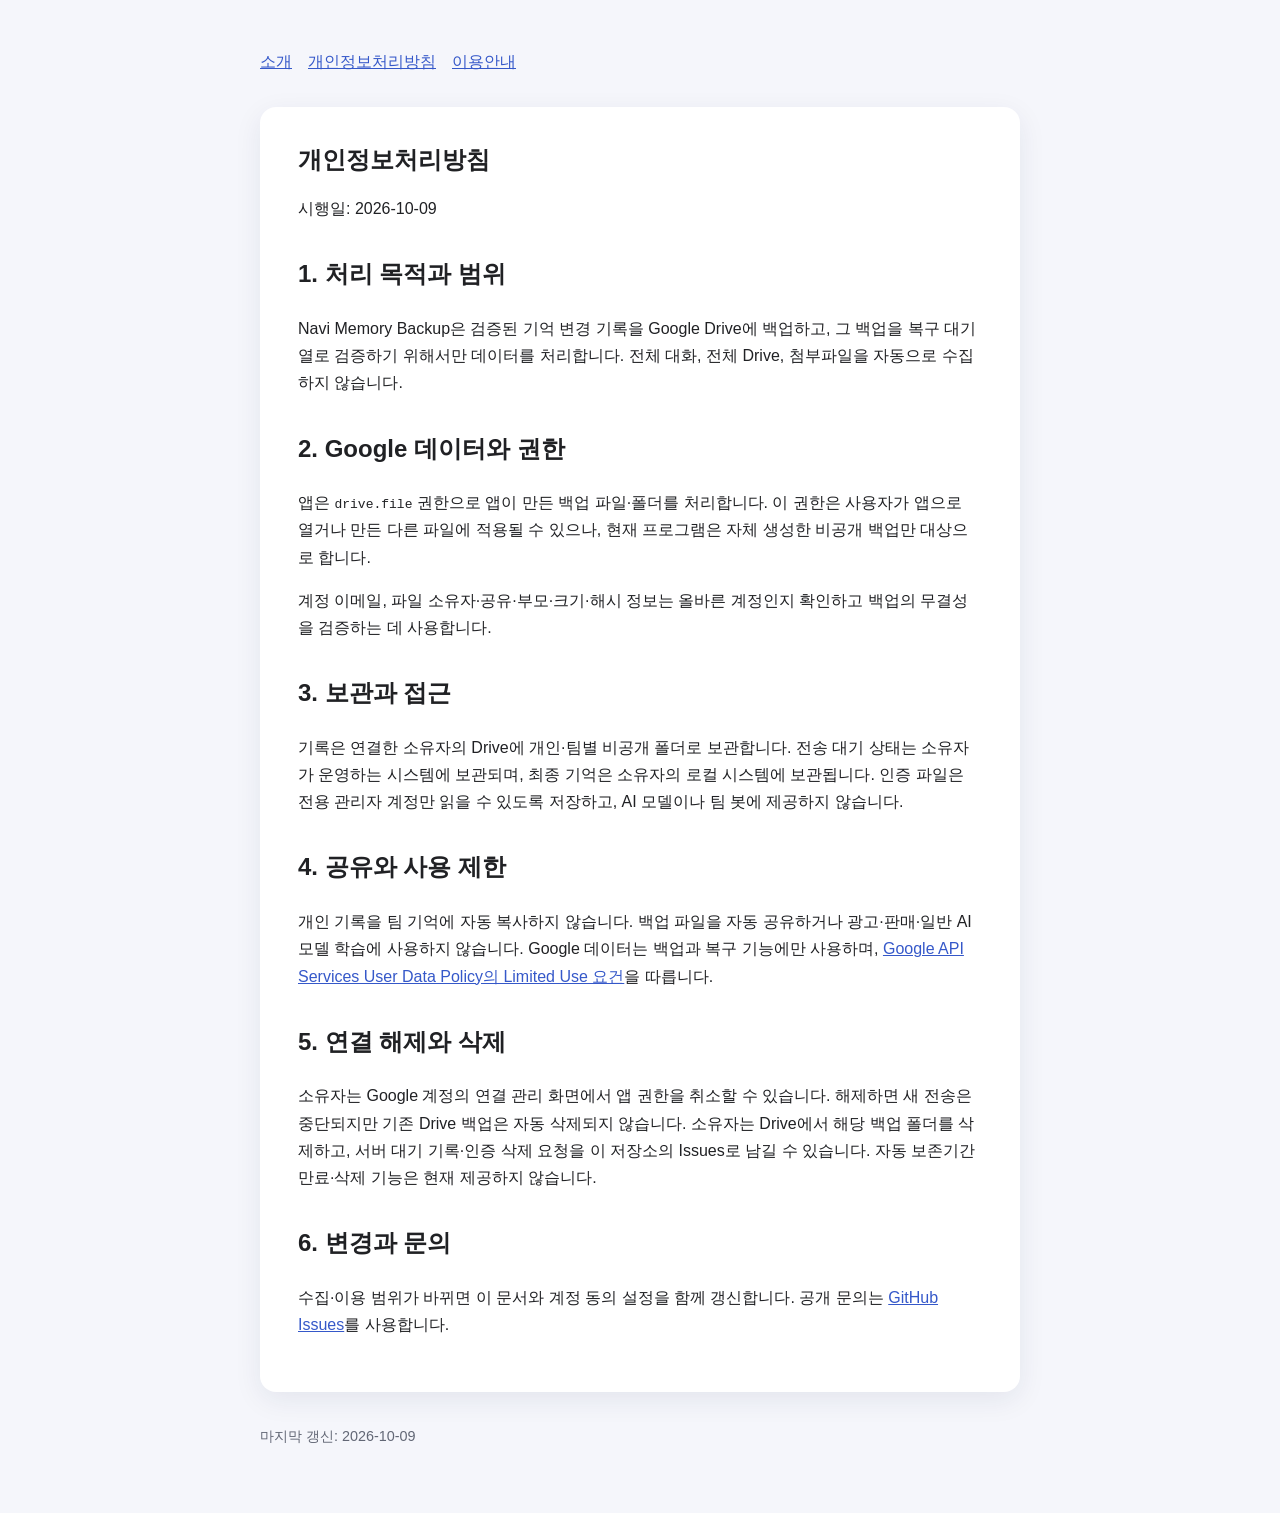
==== privacy.html @ 2a79f1dc "Publish Navi Memory Backup information pages" ====
<!doctype html>
<html lang="ko">
  <head>
    <meta charset="utf-8">
    <meta name="viewport" content="width=device-width, initial-scale=1">
    <meta name="description" content="Navi Memory Backup 개인정보처리방침">
    <title>개인정보처리방침 · Navi Memory Backup</title>
    <link rel="stylesheet" href="style.css">
  </head>
  <body>
    <main>
      <nav aria-label="문서"><a href="index.html">소개</a><a href="privacy.html">개인정보처리방침</a><a href="terms.html">이용안내</a></nav>
      <article>
        <h1>개인정보처리방침</h1>
        <p>시행일: 2026-10-09</p>
        <h2>1. 처리 목적과 범위</h2>
        <p>Navi Memory Backup은 검증된 기억 변경 기록을 Google Drive에 백업하고, 그 백업을 복구 대기열로 검증하기 위해서만 데이터를 처리합니다. 전체 대화, 전체 Drive, 첨부파일을 자동으로 수집하지 않습니다.</p>
        <h2>2. Google 데이터와 권한</h2>
        <p>앱은 <code>drive.file</code> 권한으로 앱이 만든 백업 파일·폴더를 처리합니다. 이 권한은 사용자가 앱으로 열거나 만든 다른 파일에 적용될 수 있으나, 현재 프로그램은 자체 생성한 비공개 백업만 대상으로 합니다.</p>
        <p>계정 이메일, 파일 소유자·공유·부모·크기·해시 정보는 올바른 계정인지 확인하고 백업의 무결성을 검증하는 데 사용합니다.</p>
        <h2>3. 보관과 접근</h2>
        <p>기록은 연결한 소유자의 Drive에 개인·팀별 비공개 폴더로 보관합니다. 전송 대기 상태는 소유자가 운영하는 시스템에 보관되며, 최종 기억은 소유자의 로컬 시스템에 보관됩니다. 인증 파일은 전용 관리자 계정만 읽을 수 있도록 저장하고, AI 모델이나 팀 봇에 제공하지 않습니다.</p>
        <h2>4. 공유와 사용 제한</h2>
        <p>개인 기록을 팀 기억에 자동 복사하지 않습니다. 백업 파일을 자동 공유하거나 광고·판매·일반 AI 모델 학습에 사용하지 않습니다. Google 데이터는 백업과 복구 기능에만 사용하며, <a href="https://developers.google.com/terms/api-services-user-data-policy#additional_requirements_for_specific_api_scopes">Google API Services User Data Policy의 Limited Use 요건</a>을 따릅니다.</p>
        <h2>5. 연결 해제와 삭제</h2>
        <p>소유자는 Google 계정의 연결 관리 화면에서 앱 권한을 취소할 수 있습니다. 해제하면 새 전송은 중단되지만 기존 Drive 백업은 자동 삭제되지 않습니다. 소유자는 Drive에서 해당 백업 폴더를 삭제하고, 서버 대기 기록·인증 삭제 요청을 이 저장소의 Issues로 남길 수 있습니다. 자동 보존기간 만료·삭제 기능은 현재 제공하지 않습니다.</p>
        <h2>6. 변경과 문의</h2>
        <p>수집·이용 범위가 바뀌면 이 문서와 계정 동의 설정을 함께 갱신합니다. 공개 문의는 <a href="https://github.com/quasar7-085/navi-memory-info/issues">GitHub Issues</a>를 사용합니다.</p>
      </article>
      <footer>마지막 갱신: 2026-10-09</footer>
    </main>
  </body>
</html>
---- style.css ----
:root { color-scheme: light dark; font-family: -apple-system, BlinkMacSystemFont, "Segoe UI", sans-serif; line-height: 1.7; }
body { margin: 0; background: #f5f6fb; color: #202124; }
main { max-width: 760px; margin: 0 auto; padding: 48px 24px 64px; }
article { background: #fff; border-radius: 16px; padding: 38px; box-shadow: 0 8px 28px rgb(30 40 80 / 8%); }
h1 { line-height: 1.25; margin-top: 0; }
h2 { margin-top: 2rem; }
a { color: #3558c9; }
nav { display: flex; gap: 1rem; flex-wrap: wrap; margin-bottom: 2rem; }
.note { padding: 1rem 1.2rem; background: #eef3ff; border-radius: 10px; }
footer { color: #626775; font-size: .9rem; margin-top: 2rem; }
@media (prefers-color-scheme: dark) { body { background: #15171d; color: #ebedf3; } article { background: #20232c; box-shadow: none; } a { color: #a9c2ff; } .note { background: #273454; } footer { color: #b3b8c6; } }
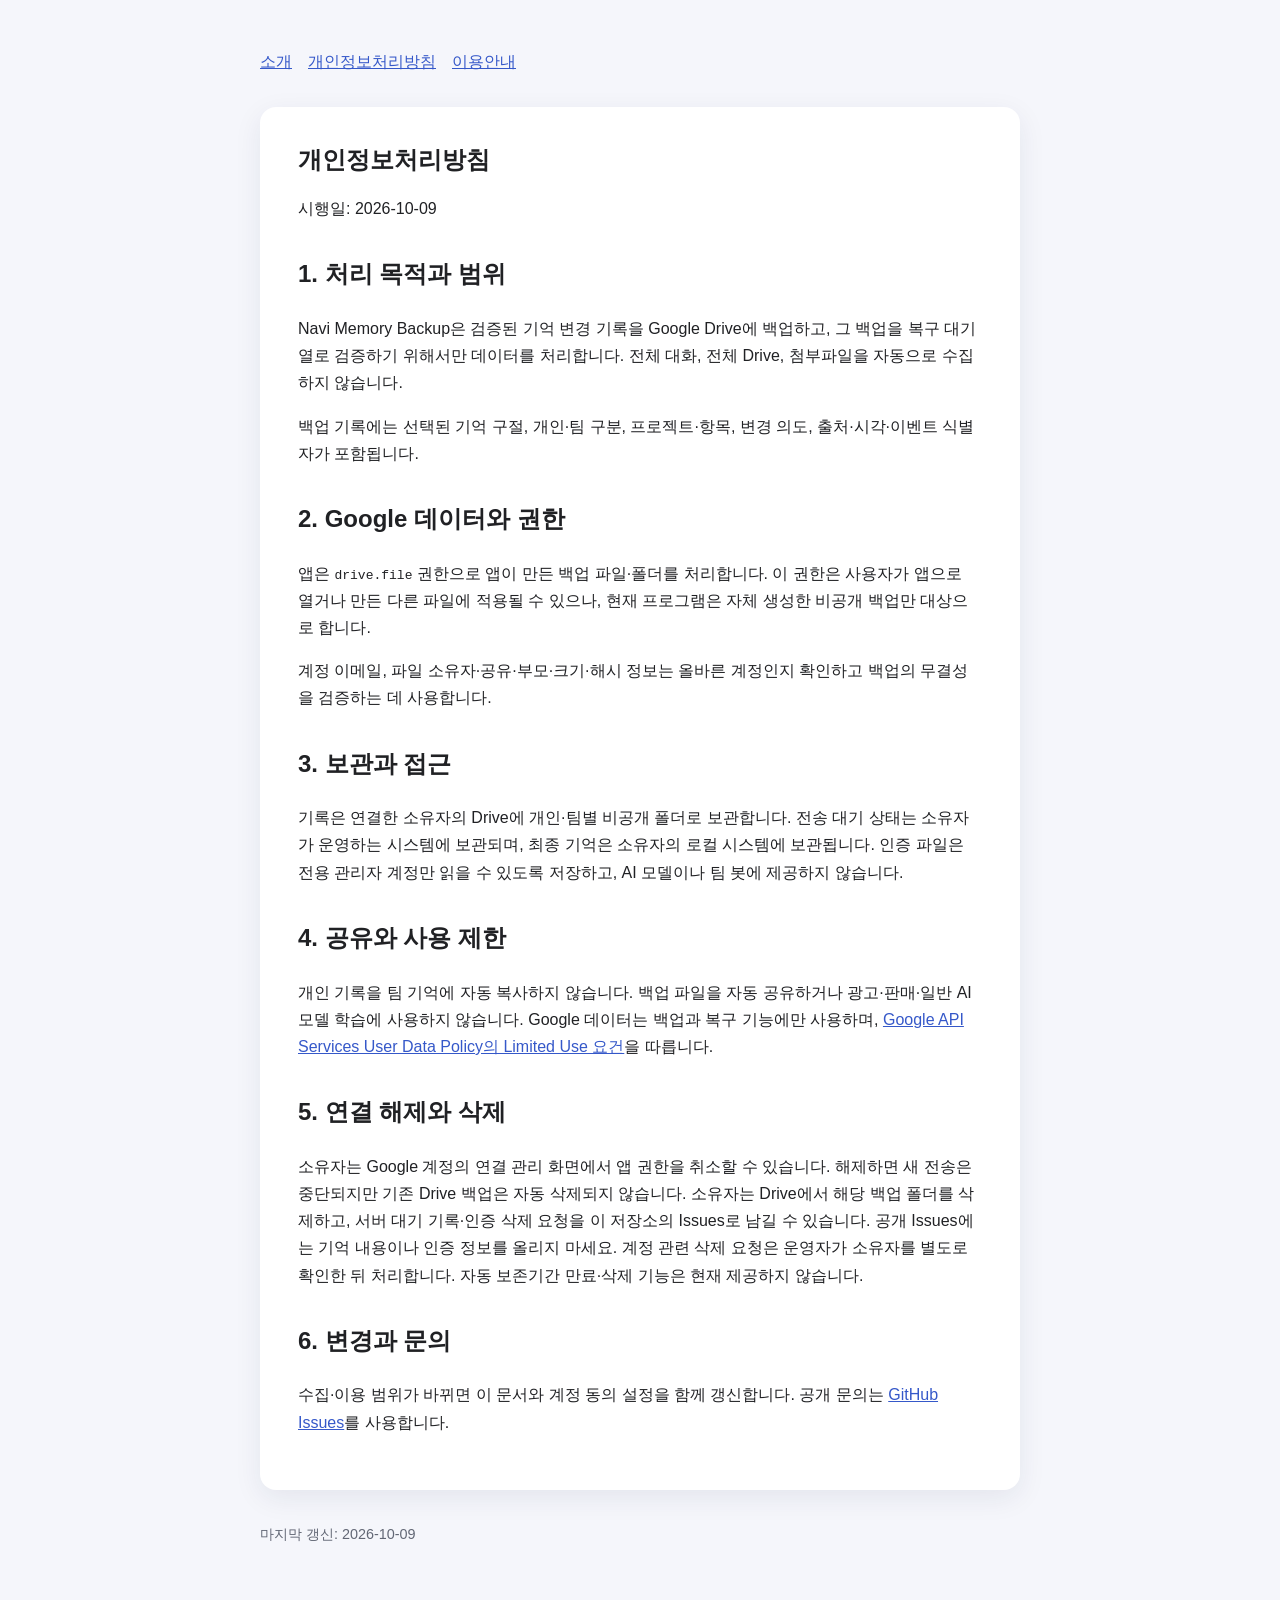
==== commit 96003b25: "Clarify backup data and deletion requests" ====
--- a/privacy.html
+++ b/privacy.html
@@ -15,6 +15,7 @@
         <p>시행일: 2026-10-09</p>
         <h2>1. 처리 목적과 범위</h2>
         <p>Navi Memory Backup은 검증된 기억 변경 기록을 Google Drive에 백업하고, 그 백업을 복구 대기열로 검증하기 위해서만 데이터를 처리합니다. 전체 대화, 전체 Drive, 첨부파일을 자동으로 수집하지 않습니다.</p>
+        <p>백업 기록에는 선택된 기억 구절, 개인·팀 구분, 프로젝트·항목, 변경 의도, 출처·시각·이벤트 식별자가 포함됩니다.</p>
         <h2>2. Google 데이터와 권한</h2>
         <p>앱은 <code>drive.file</code> 권한으로 앱이 만든 백업 파일·폴더를 처리합니다. 이 권한은 사용자가 앱으로 열거나 만든 다른 파일에 적용될 수 있으나, 현재 프로그램은 자체 생성한 비공개 백업만 대상으로 합니다.</p>
         <p>계정 이메일, 파일 소유자·공유·부모·크기·해시 정보는 올바른 계정인지 확인하고 백업의 무결성을 검증하는 데 사용합니다.</p>
@@ -23,7 +24,7 @@
         <h2>4. 공유와 사용 제한</h2>
         <p>개인 기록을 팀 기억에 자동 복사하지 않습니다. 백업 파일을 자동 공유하거나 광고·판매·일반 AI 모델 학습에 사용하지 않습니다. Google 데이터는 백업과 복구 기능에만 사용하며, <a href="https://developers.google.com/terms/api-services-user-data-policy#additional_requirements_for_specific_api_scopes">Google API Services User Data Policy의 Limited Use 요건</a>을 따릅니다.</p>
         <h2>5. 연결 해제와 삭제</h2>
-        <p>소유자는 Google 계정의 연결 관리 화면에서 앱 권한을 취소할 수 있습니다. 해제하면 새 전송은 중단되지만 기존 Drive 백업은 자동 삭제되지 않습니다. 소유자는 Drive에서 해당 백업 폴더를 삭제하고, 서버 대기 기록·인증 삭제 요청을 이 저장소의 Issues로 남길 수 있습니다. 자동 보존기간 만료·삭제 기능은 현재 제공하지 않습니다.</p>
+        <p>소유자는 Google 계정의 연결 관리 화면에서 앱 권한을 취소할 수 있습니다. 해제하면 새 전송은 중단되지만 기존 Drive 백업은 자동 삭제되지 않습니다. 소유자는 Drive에서 해당 백업 폴더를 삭제하고, 서버 대기 기록·인증 삭제 요청을 이 저장소의 Issues로 남길 수 있습니다. 공개 Issues에는 기억 내용이나 인증 정보를 올리지 마세요. 계정 관련 삭제 요청은 운영자가 소유자를 별도로 확인한 뒤 처리합니다. 자동 보존기간 만료·삭제 기능은 현재 제공하지 않습니다.</p>
         <h2>6. 변경과 문의</h2>
         <p>수집·이용 범위가 바뀌면 이 문서와 계정 동의 설정을 함께 갱신합니다. 공개 문의는 <a href="https://github.com/quasar7-085/navi-memory-info/issues">GitHub Issues</a>를 사용합니다.</p>
       </article>
